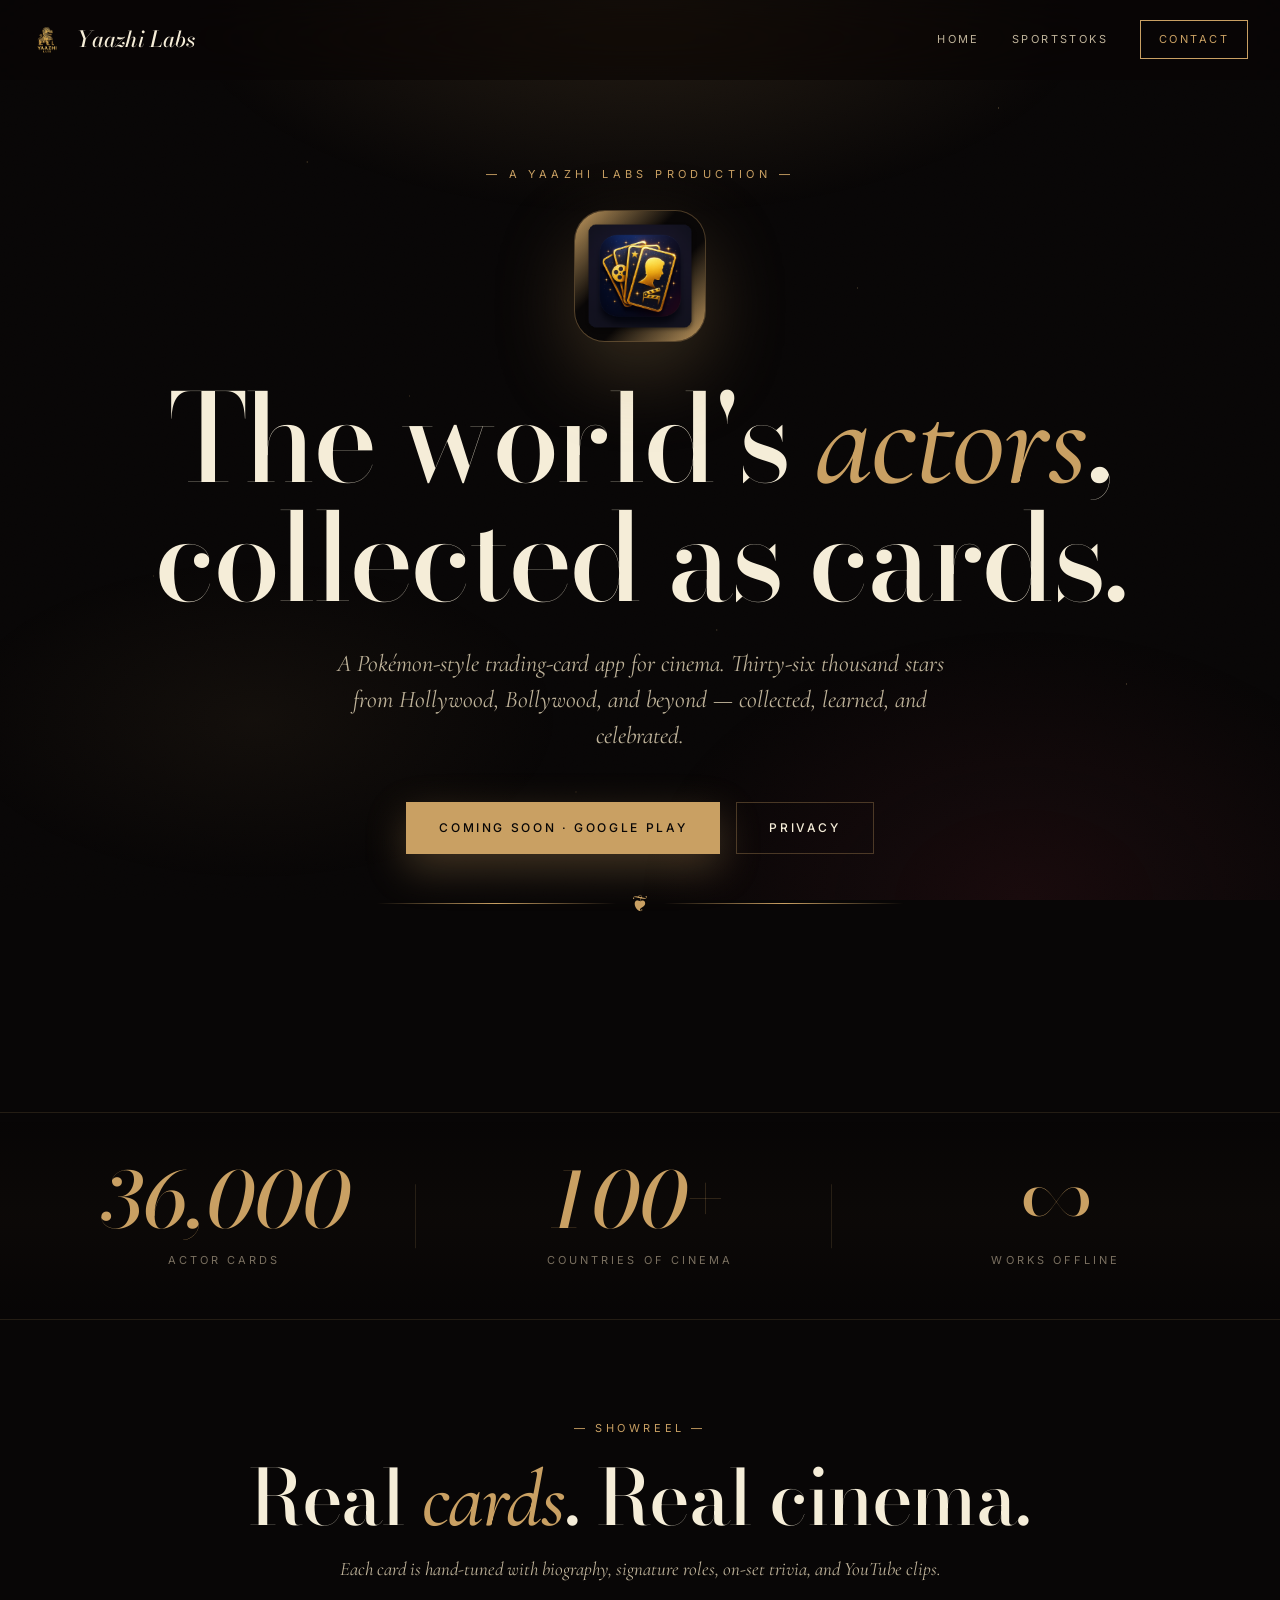
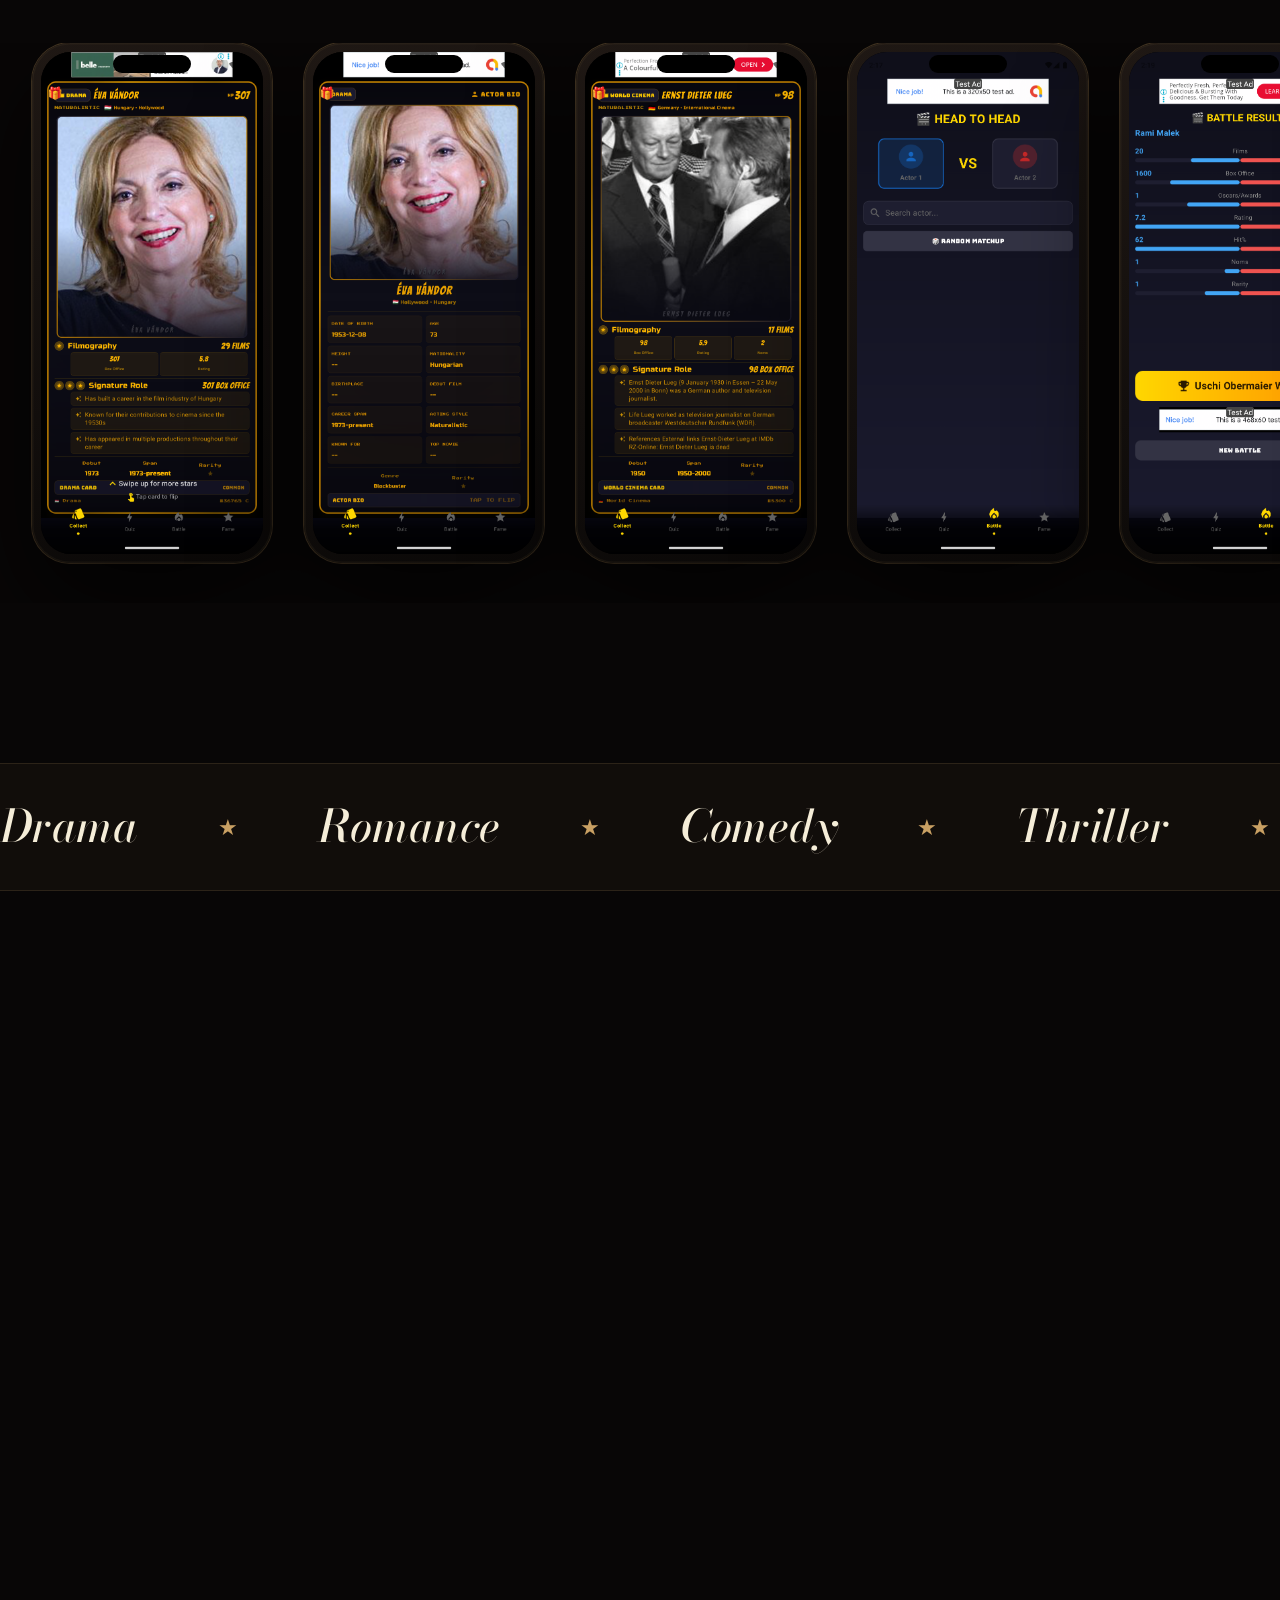
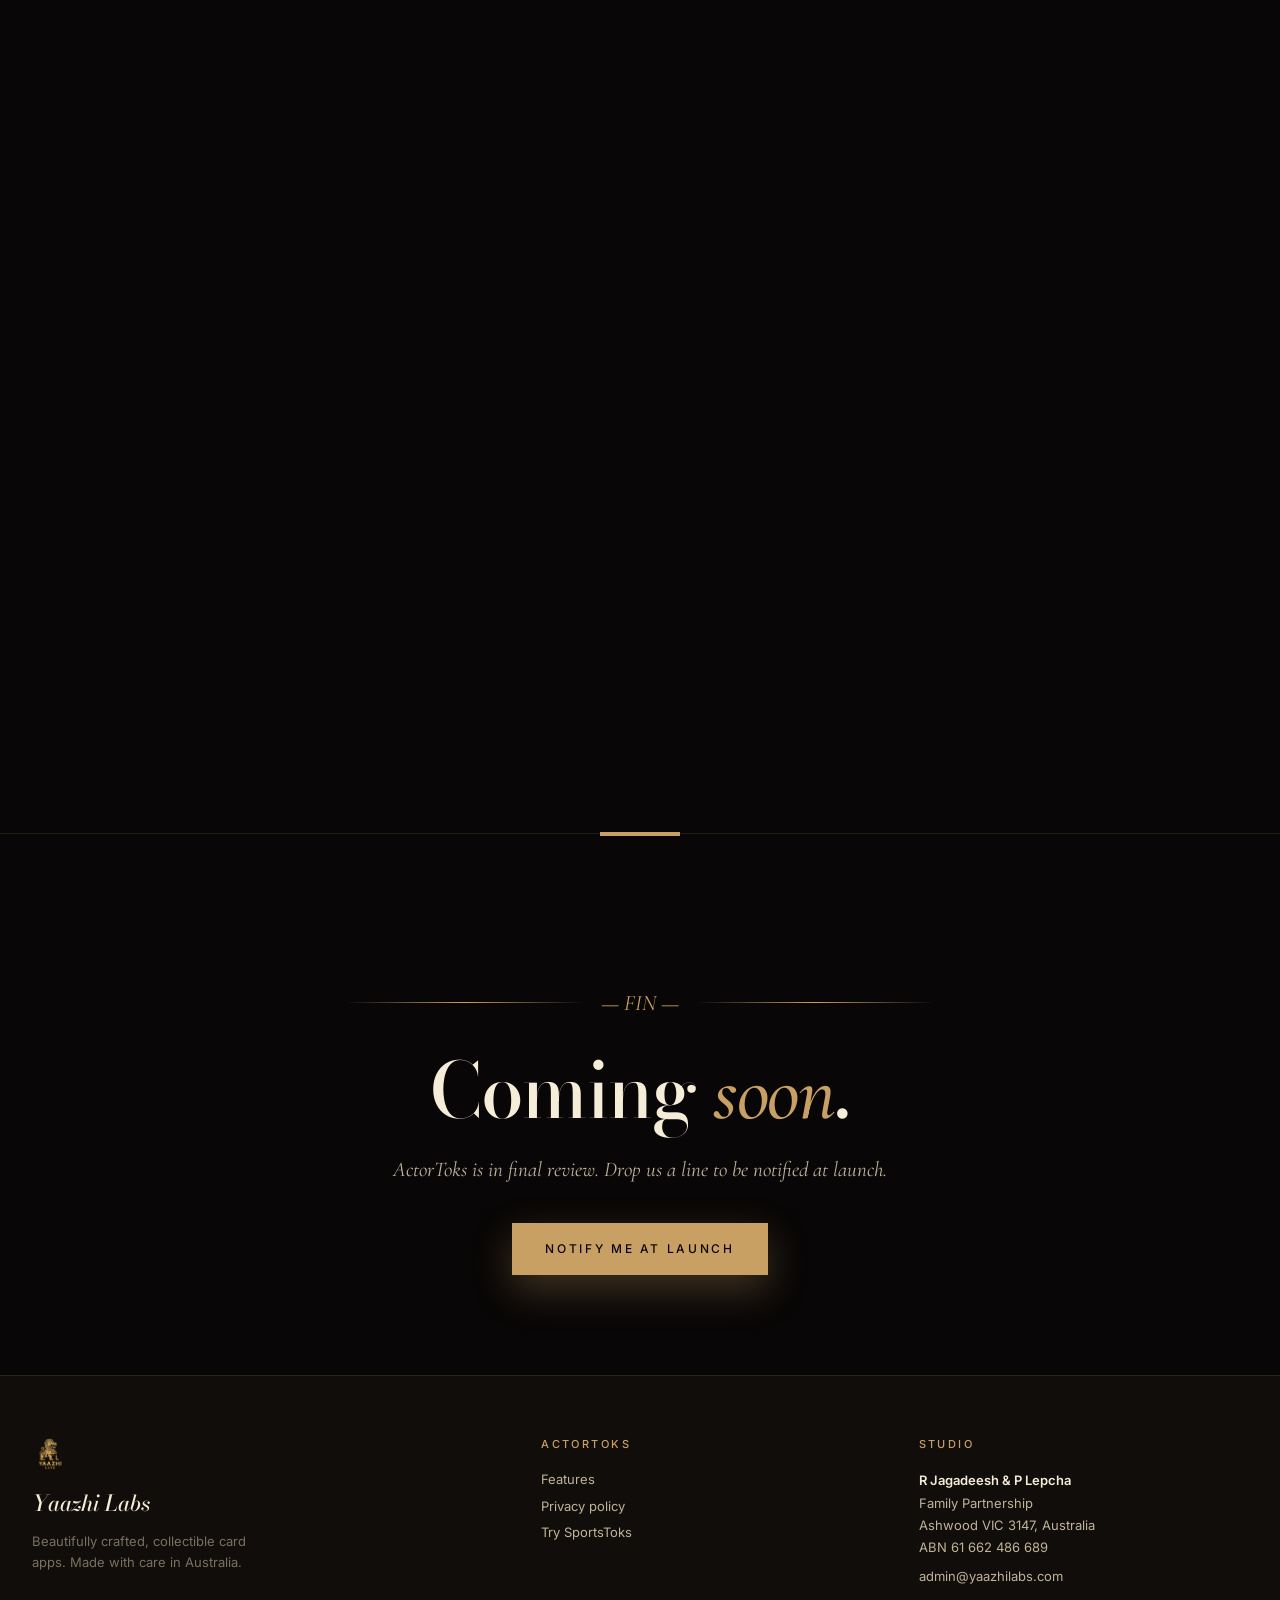
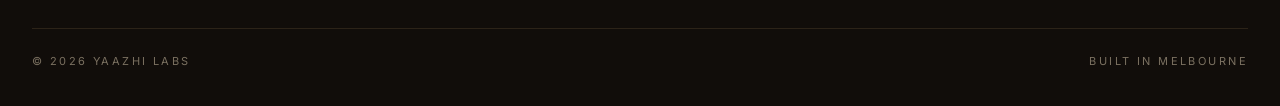
==== ActorToks/index.html @ 79ee4371 "Site rebuild: editorial home, ActorToks glamour, SportsToks athletic - Main page: light editorial th" ====
<!DOCTYPE html>
<html lang="en">
<head>
<meta charset="UTF-8">
<meta name="viewport" content="width=device-width, initial-scale=1.0">
<title>ActorToks — Trading cards for world cinema.</title>
<meta name="description" content="ActorToks is a Pokémon-style trading-card app for actors. 36,000+ cards from Hollywood, Bollywood, and beyond. Built by Yaazhi Labs.">
<meta name="theme-color" content="#080606">

<meta property="og:title" content="ActorToks — Trading cards for world cinema">
<meta property="og:description" content="A Pokémon-style trading-card app starring 36,000+ actors. Collect, battle, discover.">
<meta property="og:type" content="website">
<meta property="og:url" content="https://yaazhilabs.com/ActorToks/">
<meta property="og:image" content="https://yaazhilabs.com/actortoks-icon.png">

<link rel="icon" type="image/png" href="../actortoks-icon.png">
<link rel="preconnect" href="https://fonts.googleapis.com">
<link rel="preconnect" href="https://fonts.gstatic.com" crossorigin>
<link href="https://fonts.googleapis.com/css2?family=Bodoni+Moda:ital,opsz,wght@0,6..96,400..900;1,6..96,400..900&family=Cormorant+Garamond:ital,wght@0,400;0,500;1,400;1,500&family=Inter:wght@400;500;600;700&display=swap" rel="stylesheet">

<style>
:root {
    --void: #080606;
    --void-2: #110D0A;
    --shadow: rgba(0, 0, 0, 0.4);
    --line: rgba(201, 160, 99, 0.15);
    --line-hi: rgba(201, 160, 99, 0.32);
    --champagne: #C9A063;
    --champagne-hi: #E8C589;
    --champagne-deep: #8E6B3C;
    --ivory: #F5EDD8;
    --ivory-dim: #BFB39A;
    --ivory-mute: #7A7060;
    --rouge: #4A1820;
}
* { margin: 0; padding: 0; box-sizing: border-box; }
html { scroll-behavior: smooth; }
body {
    font-family: 'Inter', -apple-system, BlinkMacSystemFont, system-ui, sans-serif;
    background: var(--void);
    color: var(--ivory);
    line-height: 1.55;
    -webkit-font-smoothing: antialiased;
    overflow-x: hidden;
}
::selection { background: var(--champagne); color: var(--void); }
:focus-visible { outline: 2px solid var(--champagne); outline-offset: 3px; }
::-webkit-scrollbar { width: 10px; height: 8px; }
::-webkit-scrollbar-track { background: var(--void-2); }
::-webkit-scrollbar-thumb { background: rgba(201,160,99,0.25); border-radius: 0; }
a { color: inherit; text-decoration: none; }
img { display: block; max-width: 100%; }

/* ---------- Glamour backdrop ---------- */
.bg-stage {
    position: fixed; inset: 0; z-index: -2;
    background:
        radial-gradient(60% 40% at 50% 0%, rgba(201, 160, 99, 0.15), transparent 60%),
        radial-gradient(50% 50% at 80% 100%, rgba(74, 24, 32, 0.25), transparent 60%),
        radial-gradient(40% 30% at 20% 80%, rgba(201, 160, 99, 0.06), transparent 60%);
}

/* Gold dust sparkles */
.dust {
    position: fixed; inset: 0; z-index: -1; pointer-events: none;
    background-image:
        radial-gradient(1px 1px at 24% 18%, rgba(201,160,99,0.45), transparent),
        radial-gradient(1px 1px at 67% 32%, rgba(232,197,137,0.35), transparent),
        radial-gradient(1px 1px at 12% 64%, rgba(201,160,99,0.30), transparent),
        radial-gradient(1px 1px at 88% 76%, rgba(232,197,137,0.40), transparent),
        radial-gradient(1px 1px at 45% 88%, rgba(201,160,99,0.25), transparent),
        radial-gradient(1px 1px at 78% 12%, rgba(232,197,137,0.45), transparent),
        radial-gradient(1px 1px at 32% 44%, rgba(201,160,99,0.30), transparent),
        radial-gradient(1px 1px at 56% 70%, rgba(232,197,137,0.35), transparent);
    animation: shimmer 16s ease-in-out infinite alternate;
}
@keyframes shimmer { 0% { opacity: 0.6; } 100% { opacity: 1; } }

.film-grain {
    position: fixed; inset: 0; z-index: -1; pointer-events: none;
    opacity: 0.04; mix-blend-mode: overlay;
    background-image: url("data:image/svg+xml;utf8,<svg xmlns='http://www.w3.org/2000/svg' width='200' height='200'><filter id='n'><feTurbulence type='fractalNoise' baseFrequency='0.9'/></filter><rect width='100%25' height='100%25' filter='url(%23n)' opacity='1'/></svg>");
}

/* Art Deco border ornaments — reusable */
.ornament {
    display: flex; align-items: center; justify-content: center;
    gap: 16px;
    color: var(--champagne);
    margin: 32px 0;
}
.ornament::before, .ornament::after {
    content: '';
    flex: 1;
    height: 1px;
    background: linear-gradient(90deg, transparent, var(--champagne), transparent);
    max-width: 240px;
}
.ornament .glyph {
    font-family: 'Cormorant Garamond', serif;
    font-size: 22px;
    color: var(--champagne);
    font-style: italic;
}

/* ---------- Nav ---------- */
nav {
    position: sticky; top: 0; z-index: 50;
    backdrop-filter: blur(24px) saturate(180%);
    -webkit-backdrop-filter: blur(24px) saturate(180%);
    background: rgba(8, 6, 6, 0.65);
    border-bottom: 1px solid transparent;
    transition: border-color 0.3s, background 0.3s;
}
nav.scrolled { border-bottom-color: var(--line); background: rgba(8, 6, 6, 0.88); }
.nav-inner {
    max-width: 1320px; margin: 0 auto;
    padding: 20px 32px;
    display: flex; align-items: center; justify-content: space-between;
}
.nav-brand { display: flex; align-items: center; gap: 14px; }
.nav-brand img { width: 30px; height: 30px; border-radius: 8px; }
.nav-brand span {
    font-family: 'Bodoni Moda', serif;
    font-style: italic;
    font-weight: 500;
    font-size: 22px;
    color: var(--ivory);
    letter-spacing: 0.005em;
}
.nav-links { display: flex; gap: 32px; align-items: center; }
.nav-links a {
    font-family: 'Inter', sans-serif;
    color: var(--ivory-dim);
    font-size: 11px;
    text-transform: uppercase;
    letter-spacing: 0.22em;
    transition: color 0.2s;
}
.nav-links a:hover { color: var(--champagne); }
.nav-cta {
    padding: 10px 18px;
    border: 1px solid var(--champagne);
    color: var(--champagne) !important;
    transition: background 0.25s, color 0.25s;
}
.nav-cta:hover { background: var(--champagne); color: var(--void) !important; }
@media (max-width: 640px) { .nav-links { gap: 18px; } .nav-links a:not(.nav-cta) { display: none; } }

/* ---------- Hero ---------- */
.hero {
    padding: 80px 32px 100px;
    max-width: 1100px;
    margin: 0 auto;
    text-align: center;
    position: relative;
}
.hero-eyebrow {
    font-family: 'Inter', sans-serif;
    font-size: 11px;
    color: var(--champagne);
    text-transform: uppercase;
    letter-spacing: 0.4em;
    margin-bottom: 28px;
    display: inline-block;
}
.app-icon-grand {
    width: 130px; height: 130px;
    border-radius: 30px;
    overflow: hidden;
    margin: 0 auto 40px;
    box-shadow: 0 30px 80px rgba(201, 160, 99, 0.25), 0 0 0 1px var(--line-hi);
    position: relative;
}
.app-icon-grand::before {
    content: '';
    position: absolute;
    inset: -2px;
    border-radius: inherit;
    background: linear-gradient(135deg, var(--champagne), transparent 40%, transparent 60%, var(--champagne));
    z-index: -1;
}
.app-icon-grand img { width: 100%; height: 100%; }

.hero h1 {
    font-family: 'Bodoni Moda', serif;
    font-weight: 500;
    font-size: clamp(56px, 9.5vw, 132px);
    line-height: 0.92;
    letter-spacing: -0.025em;
    color: var(--ivory);
    margin-bottom: 32px;
    font-variation-settings: "opsz" 96;
}
.hero h1 em {
    font-family: 'Cormorant Garamond', serif;
    font-style: italic;
    font-weight: 500;
    color: var(--champagne);
    font-size: 1.08em;
    letter-spacing: -0.01em;
}
.hero .lede {
    font-family: 'Cormorant Garamond', serif;
    font-style: italic;
    font-size: clamp(18px, 2vw, 24px);
    color: var(--ivory-dim);
    max-width: 620px;
    margin: 0 auto 48px;
    line-height: 1.5;
    font-weight: 400;
}
.hero-ctas {
    display: flex; gap: 16px;
    justify-content: center; flex-wrap: wrap;
}
.btn {
    display: inline-flex; align-items: center; gap: 12px;
    padding: 16px 32px;
    font-family: 'Inter', sans-serif;
    font-weight: 500; font-size: 12px;
    letter-spacing: 0.22em;
    text-transform: uppercase;
    transition: all 0.3s ease;
    border: 1px solid transparent;
    cursor: pointer;
}
.btn-primary {
    background: var(--champagne);
    color: var(--void);
    box-shadow: 0 14px 40px rgba(201, 160, 99, 0.30);
}
.btn-primary:hover { background: var(--champagne-hi); transform: translateY(-2px); box-shadow: 0 18px 48px rgba(201, 160, 99, 0.45); }
.btn-secondary {
    background: transparent;
    color: var(--ivory);
    border-color: var(--line-hi);
}
.btn-secondary:hover { border-color: var(--champagne); color: var(--champagne); }

/* ---------- Marquee stat band ---------- */
.marquee-band {
    border-top: 1px solid var(--line);
    border-bottom: 1px solid var(--line);
    padding: 50px 32px;
    background:
        linear-gradient(180deg, transparent, rgba(201, 160, 99, 0.025), transparent);
    margin-top: 60px;
}
.marquee-inner {
    max-width: 1320px; margin: 0 auto;
    display: grid;
    grid-template-columns: repeat(3, 1fr);
    gap: 32px;
}
@media (max-width: 720px) { .marquee-inner { grid-template-columns: 1fr; gap: 36px; } }
.stat-glam {
    text-align: center;
    position: relative;
}
.stat-glam:not(:last-child)::after {
    content: '';
    position: absolute;
    right: 0; top: 50%;
    transform: translateY(-50%);
    width: 1px; height: 60%;
    background: var(--line);
}
@media (max-width: 720px) { .stat-glam::after { display: none !important; } }
.stat-glam .num {
    font-family: 'Bodoni Moda', serif;
    font-weight: 500;
    font-size: clamp(48px, 6vw, 84px);
    color: var(--champagne);
    line-height: 1;
    margin-bottom: 12px;
    font-style: italic;
}
.stat-glam .label {
    font-family: 'Inter', sans-serif;
    font-size: 11px;
    color: var(--ivory-mute);
    text-transform: uppercase;
    letter-spacing: 0.28em;
}

/* ---------- Section common ---------- */
section { position: relative; }
.container { max-width: 1320px; margin: 0 auto; padding: 0 32px; }
.section-head {
    max-width: 800px; margin: 0 auto 60px;
    text-align: center;
}
.section-head .eyebrow {
    font-family: 'Inter', sans-serif;
    font-size: 11px;
    color: var(--champagne);
    text-transform: uppercase;
    letter-spacing: 0.32em;
    margin-bottom: 24px;
    display: block;
}
.section-head h2 {
    font-family: 'Bodoni Moda', serif;
    font-weight: 500;
    font-size: clamp(44px, 6vw, 88px);
    line-height: 0.95;
    letter-spacing: -0.02em;
    margin-bottom: 16px;
}
.section-head h2 em {
    font-family: 'Cormorant Garamond', serif;
    font-style: italic;
    color: var(--champagne);
    font-size: 1.05em;
}
.section-head p {
    font-family: 'Cormorant Garamond', serif;
    font-style: italic;
    font-size: 19px;
    color: var(--ivory-dim);
    line-height: 1.55;
    margin-top: 12px;
}

/* ---------- Showreel ---------- */
.showreel { padding: 100px 0; }
.showreel-track {
    display: flex; gap: 32px;
    overflow-x: auto;
    scroll-snap-type: x mandatory;
    padding: 0 32px 40px;
    -webkit-overflow-scrolling: touch;
}
.phone {
    flex-shrink: 0;
    scroll-snap-align: center;
    position: relative;
    width: 240px;
    aspect-ratio: 9 / 19.5;
    border-radius: 38px;
    background: linear-gradient(160deg, #1F1814, #0A0807);
    padding: 9px;
    box-shadow:
        0 40px 100px rgba(0,0,0,0.7),
        0 0 0 1px var(--line-hi),
        inset 0 0 0 1.5px rgba(201,160,99,0.06);
}
.phone::before {
    content: '';
    position: absolute;
    top: 12px; left: 50%;
    transform: translateX(-50%);
    width: 78px; height: 18px;
    background: #000;
    border-radius: 100px; z-index: 3;
}
.phone-screen {
    position: relative;
    width: 100%; height: 100%;
    border-radius: 30px;
    overflow: hidden;
    background: #000;
}
.phone-screen img {
    width: 100%; height: 100%;
    object-fit: cover; object-position: center top;
}

/* ---------- Features (Roman numerals) ---------- */
.features { padding: 100px 0 80px; }
.feature-list {
    max-width: 980px; margin: 0 auto;
}
.feature-item {
    display: grid;
    grid-template-columns: 100px 1fr;
    gap: 40px;
    padding: 36px 0;
    border-top: 1px solid var(--line);
    align-items: start;
    transition: padding 0.3s ease;
}
.feature-item:last-child { border-bottom: 1px solid var(--line); }
.feature-item:hover { padding-left: 16px; }
@media (max-width: 600px) {
    .feature-item { grid-template-columns: 1fr; gap: 14px; padding-left: 0 !important; }
}
.feature-num {
    font-family: 'Bodoni Moda', serif;
    font-weight: 500;
    font-style: italic;
    font-size: 56px;
    color: var(--champagne);
    line-height: 1;
}
.feature-content h4 {
    font-family: 'Bodoni Moda', serif;
    font-weight: 500;
    font-size: 32px;
    margin-bottom: 12px;
    letter-spacing: -0.01em;
    line-height: 1.1;
    color: var(--ivory);
}
.feature-content p {
    font-family: 'Cormorant Garamond', serif;
    font-size: 19px;
    color: var(--ivory-dim);
    line-height: 1.5;
    max-width: 64ch;
    font-style: italic;
}

/* ---------- Marquee stars ---------- */
.stars-band {
    border-top: 1px solid var(--line);
    border-bottom: 1px solid var(--line);
    padding: 28px 0;
    overflow: hidden;
    background: var(--void-2);
    margin: 60px 0;
}
.stars-inner {
    display: flex;
    gap: 80px;
    animation: starsFlow 50s linear infinite;
    width: max-content;
    font-family: 'Bodoni Moda', serif;
    font-style: italic;
    font-weight: 500;
    font-size: clamp(28px, 3.5vw, 48px);
    color: var(--ivory);
    letter-spacing: -0.005em;
}
.stars-inner span {
    display: flex; align-items: center; gap: 80px; white-space: nowrap;
}
.stars-inner span::after {
    content: '★';
    color: var(--champagne);
    font-size: 0.5em;
    font-style: normal;
}
@keyframes starsFlow {
    from { transform: translateX(0); }
    to { transform: translateX(-50%); }
}

/* ---------- CTA ---------- */
.cta {
    padding: 120px 32px 100px;
    text-align: center;
    border-top: 1px solid var(--line);
    margin-top: 60px;
    position: relative;
}
.cta::before {
    content: '';
    position: absolute;
    top: -2px; left: 50%;
    transform: translateX(-50%);
    width: 80px; height: 4px;
    background: var(--champagne);
}
.cta h2 {
    font-family: 'Bodoni Moda', serif;
    font-weight: 500;
    font-size: clamp(48px, 6vw, 88px);
    letter-spacing: -0.02em;
    line-height: 1;
    margin-bottom: 22px;
}
.cta h2 em {
    font-family: 'Cormorant Garamond', serif;
    font-style: italic;
    color: var(--champagne);
    font-size: 1.05em;
}
.cta p {
    font-family: 'Cormorant Garamond', serif;
    font-style: italic;
    color: var(--ivory-dim);
    font-size: 21px;
    margin-bottom: 36px;
    max-width: 560px;
    margin-left: auto; margin-right: auto;
}

/* ---------- Footer ---------- */
footer {
    padding: 60px 32px 36px;
    background: var(--void-2);
    border-top: 1px solid var(--line);
}
.footer-inner {
    max-width: 1320px; margin: 0 auto;
    display: grid;
    grid-template-columns: 1.4fr 1fr 1fr;
    gap: 48px; margin-bottom: 36px;
}
@media (max-width: 720px) { .footer-inner { grid-template-columns: 1fr; gap: 32px; } }
.footer-brand img { width: 36px; height: 36px; border-radius: 9px; margin-bottom: 14px; }
.footer-brand h3 {
    font-family: 'Bodoni Moda', serif;
    font-style: italic;
    font-weight: 500;
    font-size: 22px;
    color: var(--ivory);
    margin-bottom: 10px;
}
.footer-brand p { font-size: 13px; color: var(--ivory-mute); line-height: 1.65; max-width: 30ch; }
.footer-col h4 {
    font-family: 'Inter', sans-serif;
    font-size: 11px; font-weight: 500;
    color: var(--champagne);
    text-transform: uppercase; letter-spacing: 0.22em;
    margin-bottom: 16px;
}
.footer-col a, .footer-col p {
    display: block; font-size: 13px;
    color: var(--ivory-dim); margin-bottom: 6px;
    transition: color 0.2s;
}
.footer-col a:hover { color: var(--champagne); }
.footer-business { font-size: 12px; line-height: 1.7; }
.footer-business strong { color: var(--ivory); font-weight: 600; }
.footer-bottom {
    max-width: 1320px; margin: 0 auto;
    padding-top: 24px;
    border-top: 1px solid var(--line);
    display: flex; justify-content: space-between;
    flex-wrap: wrap; gap: 12px;
    font-family: 'Inter', sans-serif;
    font-size: 11px;
    color: var(--ivory-mute);
    text-transform: uppercase;
    letter-spacing: 0.22em;
}

.reveal { opacity: 0; transform: translateY(24px); transition: opacity 0.8s, transform 0.8s; }
.reveal.in { opacity: 1; transform: translateY(0); }
@media (prefers-reduced-motion: reduce) {
    .dust, .stars-inner { animation: none; }
    .reveal { opacity: 1; transform: none; transition: none; }
    html { scroll-behavior: auto; }
}
</style>
</head>
<body>
<div class="bg-stage"></div>
<div class="dust"></div>
<div class="film-grain"></div>

<nav id="nav">
    <div class="nav-inner">
        <a class="nav-brand" href="../">
            <img src="../logo.png" alt="">
            <span>Yaazhi Labs</span>
        </a>
        <div class="nav-links">
            <a href="../">Home</a>
            <a href="../sportstoks/">SportsToks</a>
            <a class="nav-cta" href="mailto:admin@yaazhilabs.com">Contact</a>
        </div>
    </div>
</nav>

<section class="hero">
    <span class="hero-eyebrow">— A Yaazhi Labs production —</span>
    <div class="app-icon-grand">
        <img src="../actortoks-icon.png" alt="ActorToks">
    </div>
    <h1>The world's <em>actors</em>,<br>collected as cards.</h1>
    <p class="lede">A Pokémon-style trading-card app for cinema. Thirty-six thousand stars from Hollywood, Bollywood, and beyond — collected, learned, and <em>celebrated</em>.</p>
    <div class="hero-ctas">
        <a class="btn btn-primary" href="#features">Coming soon · Google Play</a>
        <a class="btn btn-secondary" href="privacy-policy.html">Privacy</a>
    </div>
    <div class="ornament"><span class="glyph">❦</span></div>
</section>

<div class="marquee-band">
    <div class="marquee-inner">
        <div class="stat-glam reveal">
            <div class="num">36,000</div>
            <div class="label">Actor cards</div>
        </div>
        <div class="stat-glam reveal">
            <div class="num">100+</div>
            <div class="label">Countries of cinema</div>
        </div>
        <div class="stat-glam reveal">
            <div class="num">∞</div>
            <div class="label">Works offline</div>
        </div>
    </div>
</div>

<section class="showreel">
    <div class="container">
        <div class="section-head reveal">
            <span class="eyebrow">— Showreel —</span>
            <h2>Real <em>cards</em>. Real cinema.</h2>
            <p>Each card is hand-tuned with biography, signature roles, on-set trivia, and YouTube clips.</p>
        </div>
    </div>
    <div class="showreel-track">
        <div class="phone"><div class="phone-screen"><img src="screenshots/raw_card_front.png" alt="Card front" loading="lazy"></div></div>
        <div class="phone"><div class="phone-screen"><img src="screenshots/raw_card_back.png" alt="Card back" loading="lazy"></div></div>
        <div class="phone"><div class="phone-screen"><img src="screenshots/raw_card_swipe.png" alt="Swipe to discover" loading="lazy"></div></div>
        <div class="phone"><div class="phone-screen"><img src="screenshots/raw_battle.png" alt="Actor battle" loading="lazy"></div></div>
        <div class="phone"><div class="phone-screen"><img src="screenshots/raw_battle_comparison.png" alt="Comparison" loading="lazy"></div></div>
        <div class="phone"><div class="phone-screen"><img src="screenshots/raw_battle_result.png" alt="Battle result" loading="lazy"></div></div>
        <div class="phone"><div class="phone-screen"><img src="screenshots/raw_fame.png" alt="Walk of Fame" loading="lazy"></div></div>
        <div class="phone"><div class="phone-screen"><img src="screenshots/raw_quiz.png" alt="Trivia quiz" loading="lazy"></div></div>
    </div>
</section>

<div class="stars-band">
    <div class="stars-inner">
        <span>Drama</span><span>Romance</span><span>Comedy</span><span>Thriller</span><span>Action</span><span>Noir</span><span>Fantasy</span><span>Musical</span><span>Western</span><span>Sci-Fi</span><span>Period</span><span>Animation</span>
        <span>Drama</span><span>Romance</span><span>Comedy</span><span>Thriller</span><span>Action</span><span>Noir</span><span>Fantasy</span><span>Musical</span><span>Western</span><span>Sci-Fi</span><span>Period</span><span>Animation</span>
    </div>
</div>

<section class="features" id="features">
    <div class="container">
        <div class="section-head reveal">
            <span class="eyebrow">— Featuring —</span>
            <h2>Designed for <em>devotion</em>.</h2>
        </div>
        <div class="feature-list">
            <div class="feature-item reveal">
                <div class="feature-num">I</div>
                <div class="feature-content">
                    <h4>Pokémon-style collecting</h4>
                    <p>Common, Rare, Epic, Legendary — every actor a card, every card a tier. Hunt for the rarest, complete sets, build your private hall of stars.</p>
                </div>
            </div>
            <div class="feature-item reveal">
                <div class="feature-num">II</div>
                <div class="feature-content">
                    <h4>The Battle</h4>
                    <p>Pit two actors head-to-head — awards, hits, accolades. Every comparison reveals something even cinephiles didn't know.</p>
                </div>
            </div>
            <div class="feature-item reveal">
                <div class="feature-num">III</div>
                <div class="feature-content">
                    <h4>Cards that breathe</h4>
                    <p>Real photography. Biography in tight prose. Signature roles, on-set trivia, and YouTube clips embedded directly. Tap any card to flip and learn.</p>
                </div>
            </div>
            <div class="feature-item reveal">
                <div class="feature-num">IV</div>
                <div class="feature-content">
                    <h4>The Walk of Fame</h4>
                    <p>Every actor you collect is added to your personal hall — sortable, searchable, browsable. Curate the cinema you love.</p>
                </div>
            </div>
            <div class="feature-item reveal">
                <div class="feature-num">V</div>
                <div class="feature-content">
                    <h4>Trivia quizzes</h4>
                    <p>Show what you know. Earn rewards. Discover actors you'd never have searched for.</p>
                </div>
            </div>
            <div class="feature-item reveal">
                <div class="feature-num">VI</div>
                <div class="feature-content">
                    <h4>The privilege of offline</h4>
                    <p>Cards live on your device. No internet needed once installed. Your full collection comes with you, anywhere.</p>
                </div>
            </div>
        </div>
    </div>
</section>

<section class="cta">
    <div class="container">
        <div class="ornament"><span class="glyph">— FIN —</span></div>
        <h2>Coming <em>soon</em>.</h2>
        <p>ActorToks is in final review. Drop us a line to be notified at launch.</p>
        <a class="btn btn-primary" href="mailto:admin@yaazhilabs.com?subject=Notify%20me%20when%20ActorToks%20launches">Notify me at launch</a>
    </div>
</section>

<footer>
    <div class="footer-inner">
        <div class="footer-brand">
            <img src="../logo.png" alt="">
            <h3>Yaazhi Labs</h3>
            <p>Beautifully crafted, collectible card apps. Made with care in Australia.</p>
        </div>
        <div class="footer-col">
            <h4>ActorToks</h4>
            <a href="#features">Features</a>
            <a href="privacy-policy.html">Privacy policy</a>
            <a href="../sportstoks/">Try SportsToks</a>
        </div>
        <div class="footer-col">
            <h4>Studio</h4>
            <p class="footer-business">
                <strong>R Jagadeesh &amp; P Lepcha</strong><br>
                Family Partnership<br>
                Ashwood VIC 3147, Australia<br>
                ABN 61 662 486 689
            </p>
            <a href="mailto:admin@yaazhilabs.com" style="margin-top: 8px;">admin@yaazhilabs.com</a>
        </div>
    </div>
    <div class="footer-bottom">
        <span>© 2026 YAAZHI LABS</span>
        <span>BUILT IN MELBOURNE</span>
    </div>
</footer>

<script>
const nav = document.getElementById('nav');
if (nav) {
    const onScroll = () => nav.classList.toggle('scrolled', window.scrollY > 16);
    window.addEventListener('scroll', onScroll, { passive: true });
    onScroll();
}
const io = new IntersectionObserver(es => es.forEach(e => {
    if (e.isIntersecting) { e.target.classList.add('in'); io.unobserve(e.target); }
}), { threshold: 0.15 });
document.querySelectorAll('.reveal').forEach(el => io.observe(el));
</script>
</body>
</html>
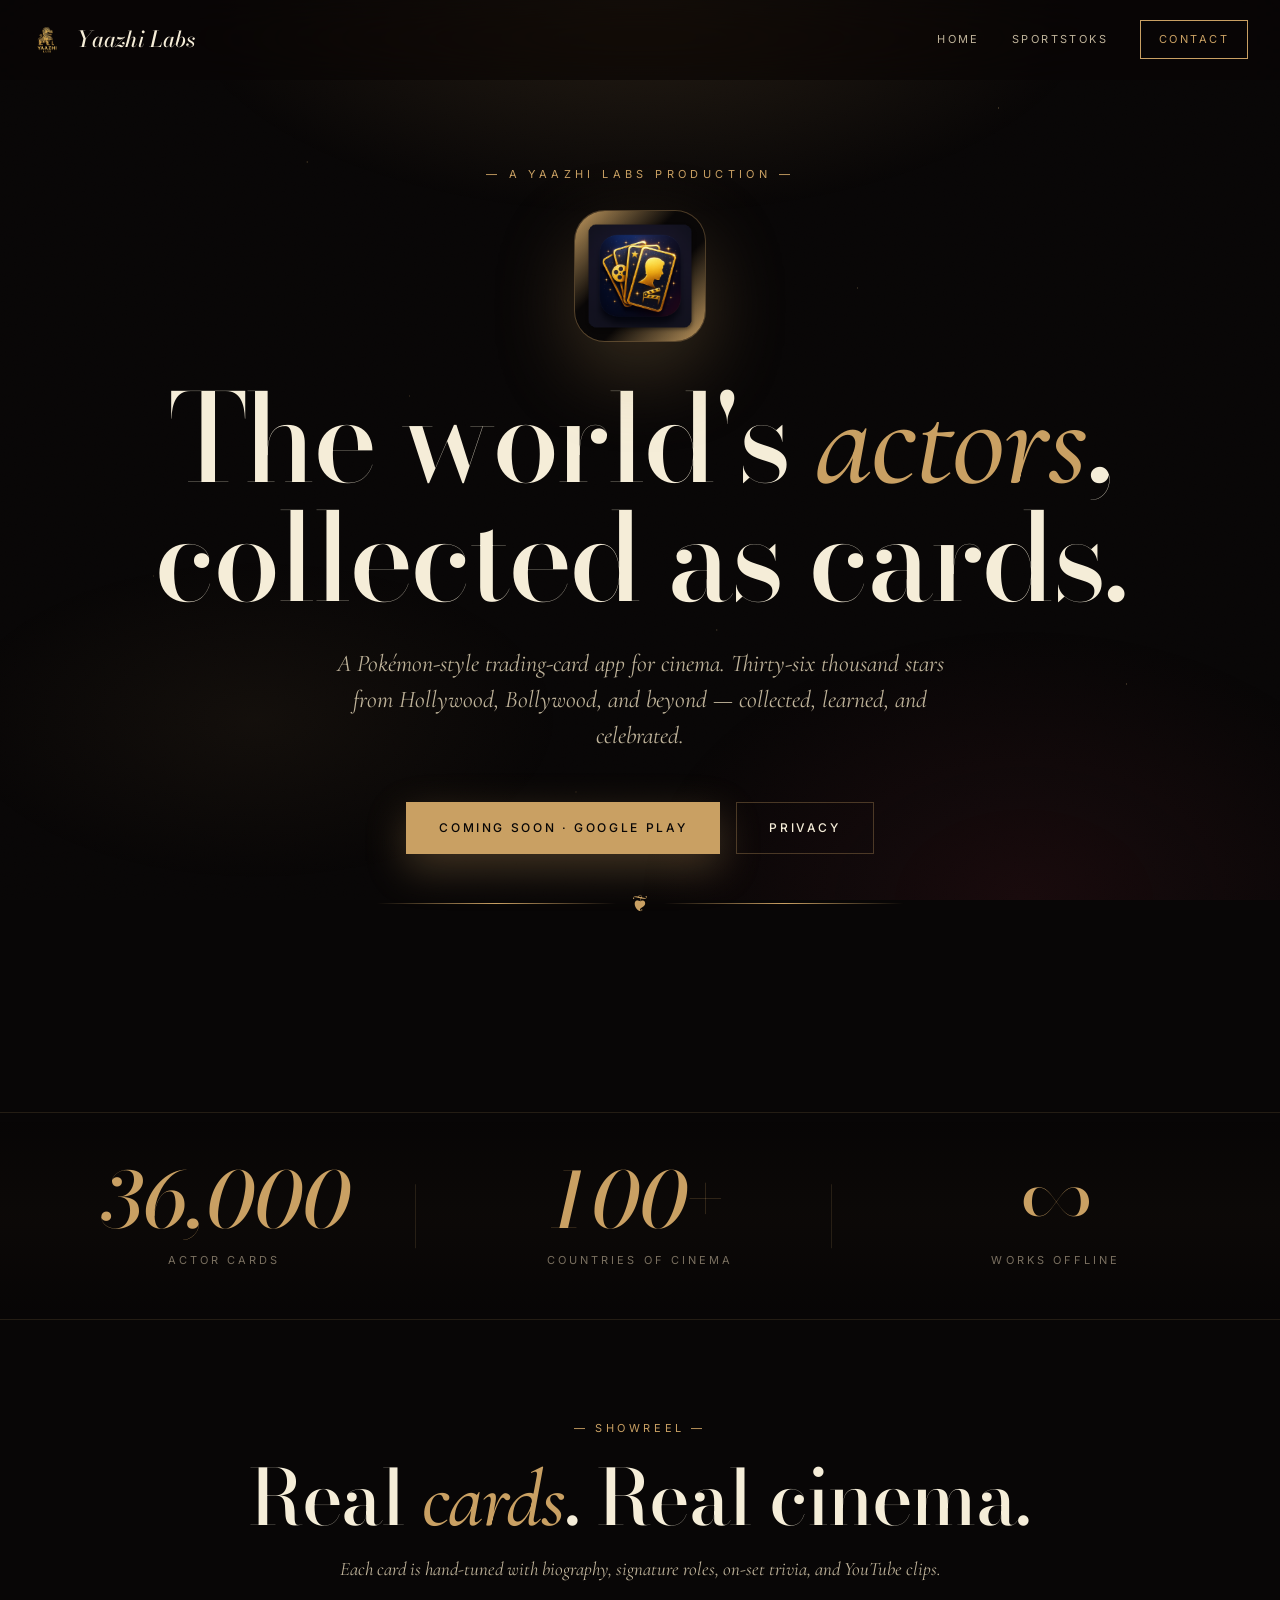
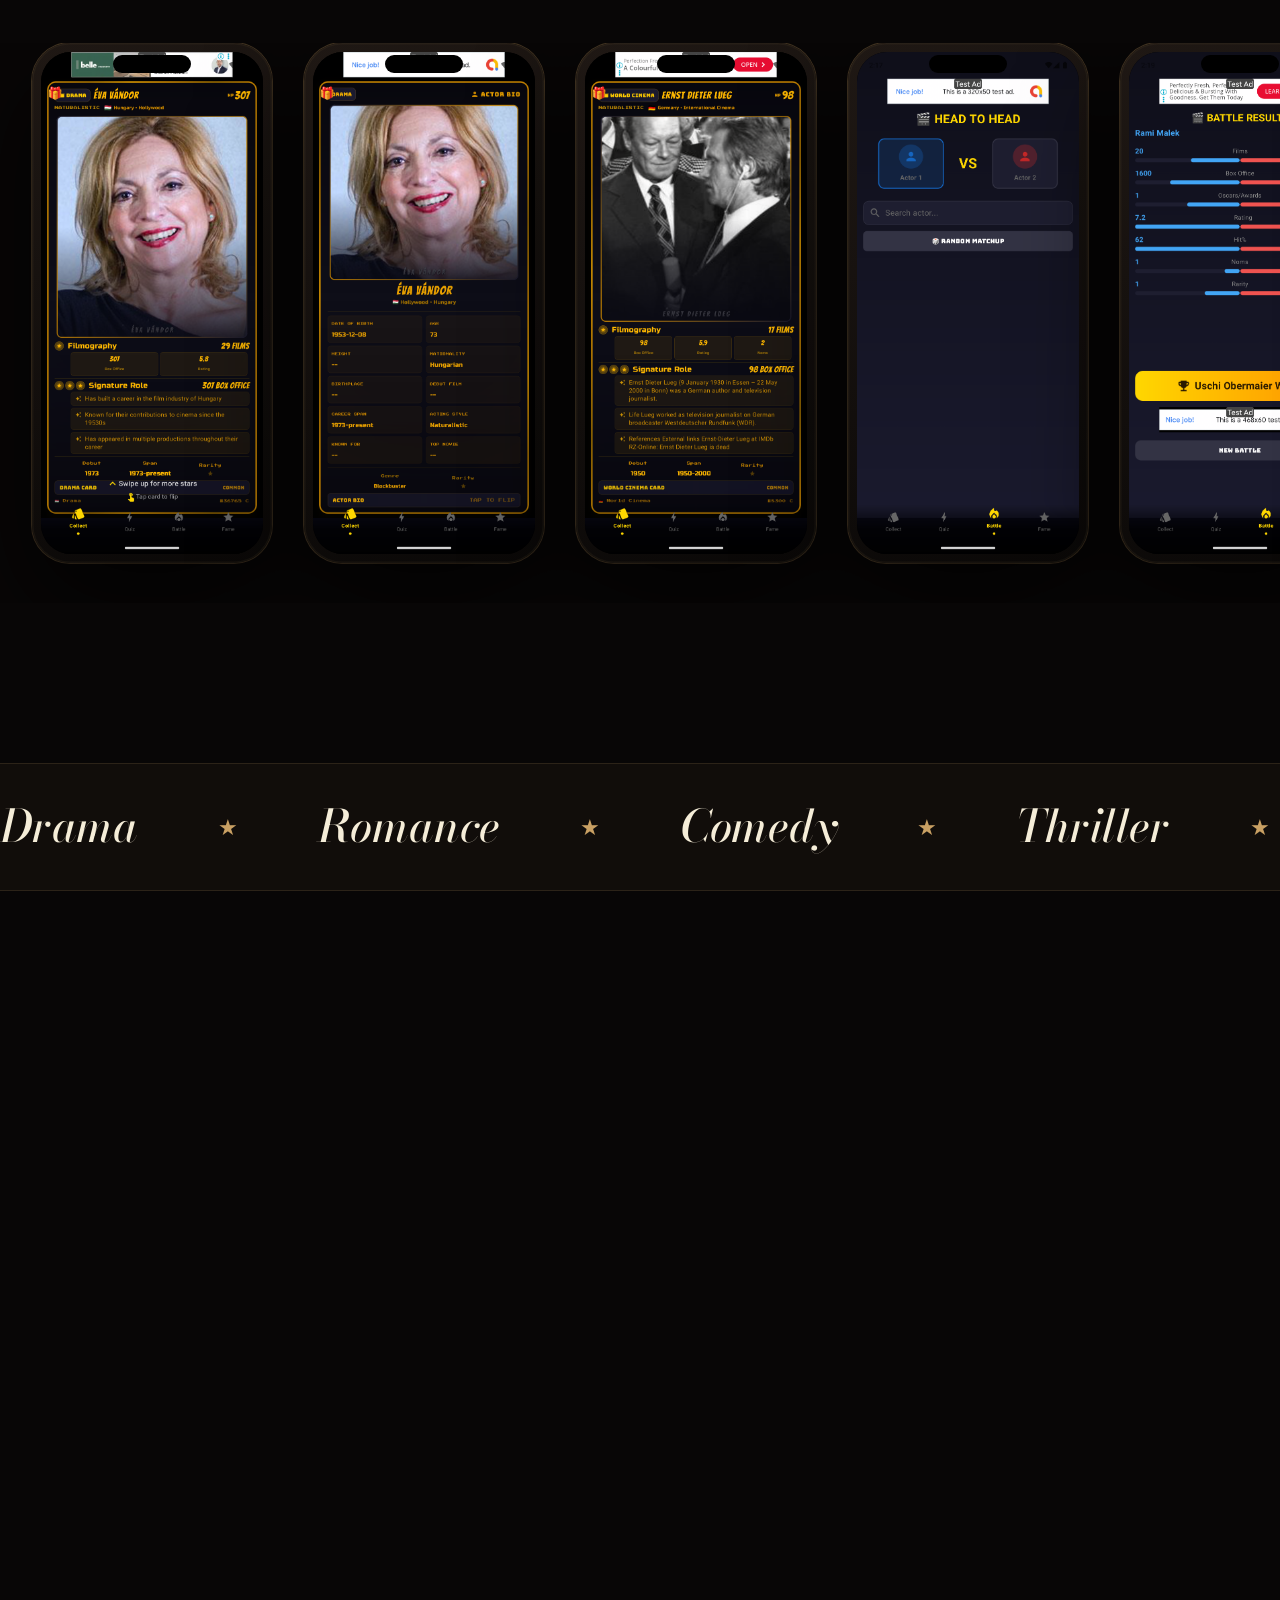
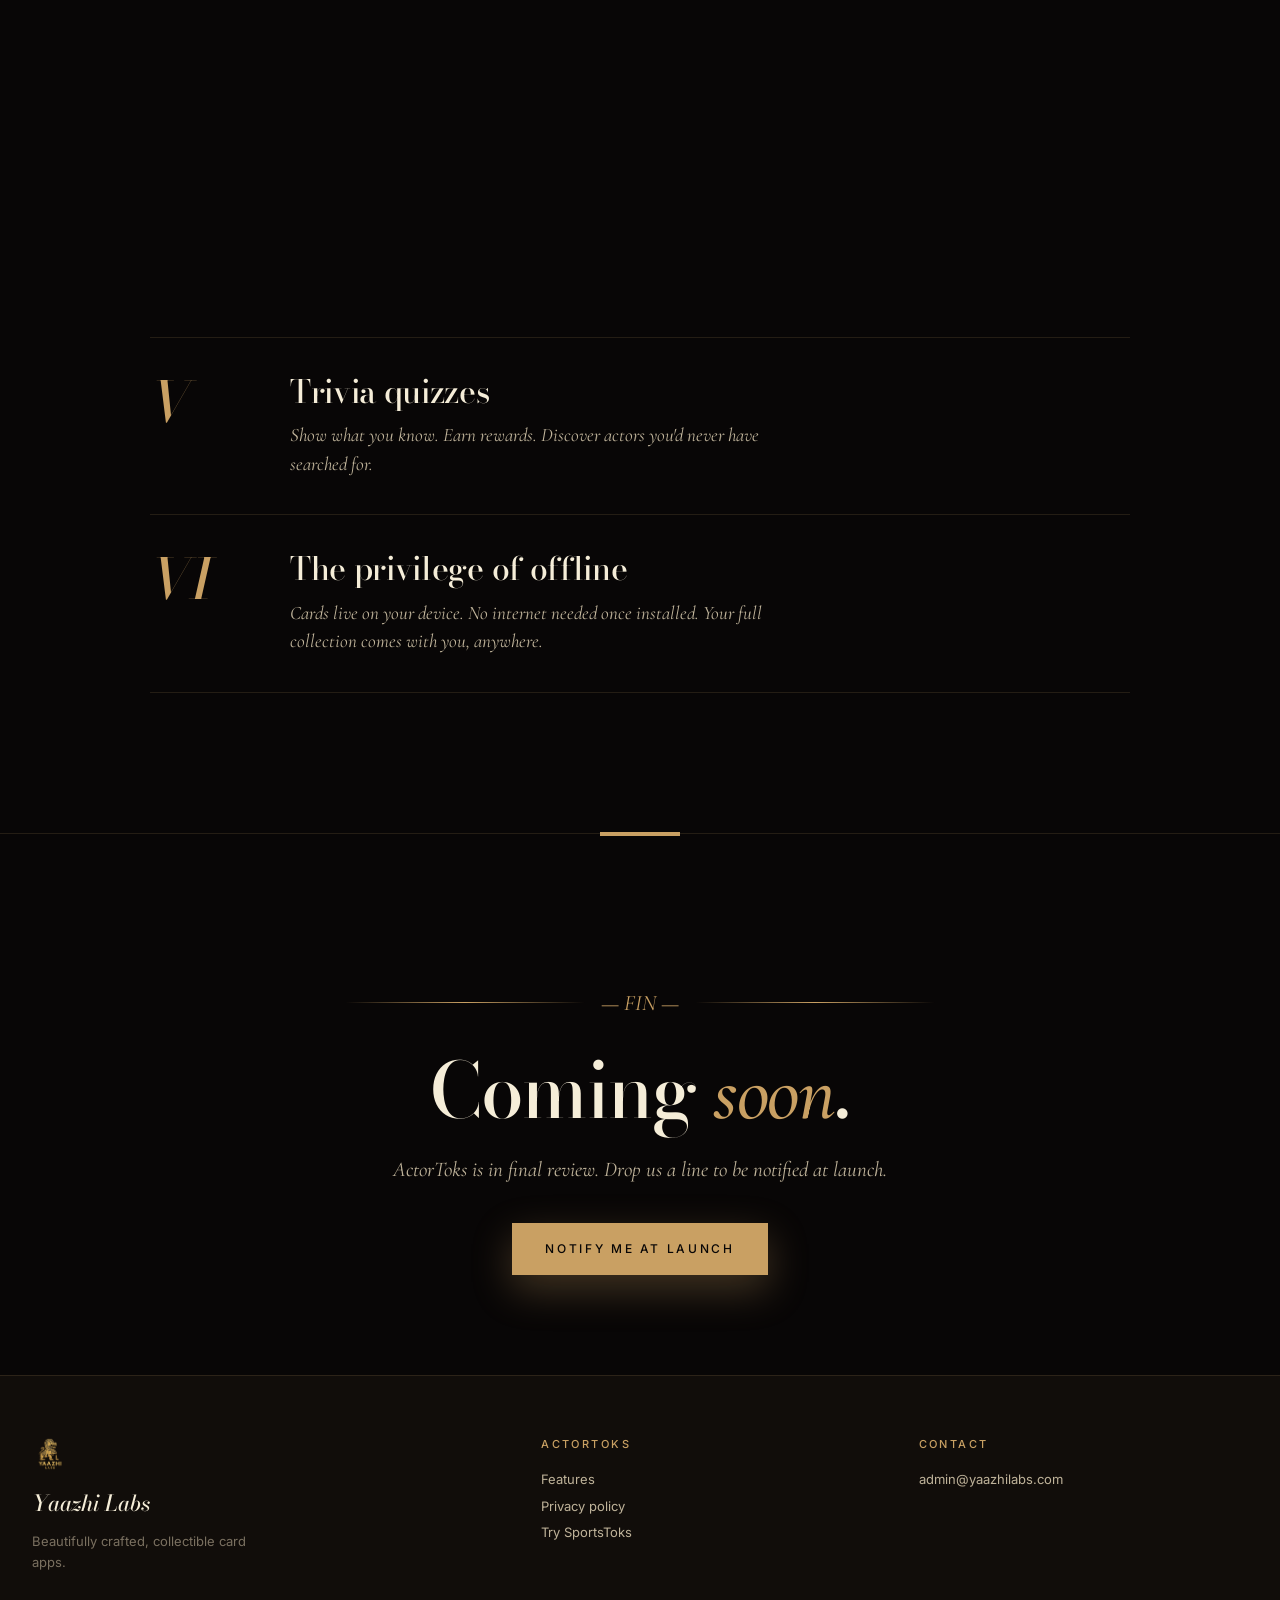
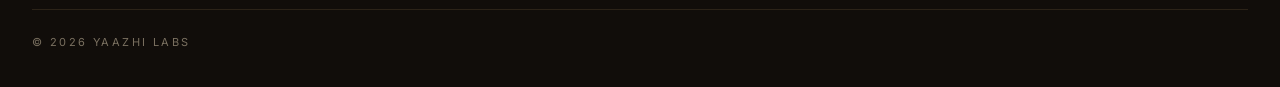
==== commit 4a06d58e: "Globalize site copy and trim personal/region details - Remove "In the studio" pipeline section from " ====
--- a/ActorToks/index.html
+++ b/ActorToks/index.html
@@ -691,7 +691,7 @@
         <div class="footer-brand">
             <img src="../logo.png" alt="">
             <h3>Yaazhi Labs</h3>
-            <p>Beautifully crafted, collectible card apps. Made with care in Australia.</p>
+            <p>Beautifully crafted, collectible card apps.</p>
         </div>
         <div class="footer-col">
             <h4>ActorToks</h4>
@@ -700,19 +700,12 @@
             <a href="../sportstoks/">Try SportsToks</a>
         </div>
         <div class="footer-col">
-            <h4>Studio</h4>
-            <p class="footer-business">
-                <strong>R Jagadeesh &amp; P Lepcha</strong><br>
-                Family Partnership<br>
-                Ashwood VIC 3147, Australia<br>
-                ABN 61 662 486 689
-            </p>
-            <a href="mailto:admin@yaazhilabs.com" style="margin-top: 8px;">admin@yaazhilabs.com</a>
+            <h4>Contact</h4>
+            <a href="mailto:admin@yaazhilabs.com">admin@yaazhilabs.com</a>
         </div>
     </div>
     <div class="footer-bottom">
         <span>© 2026 YAAZHI LABS</span>
-        <span>BUILT IN MELBOURNE</span>
     </div>
 </footer>
 
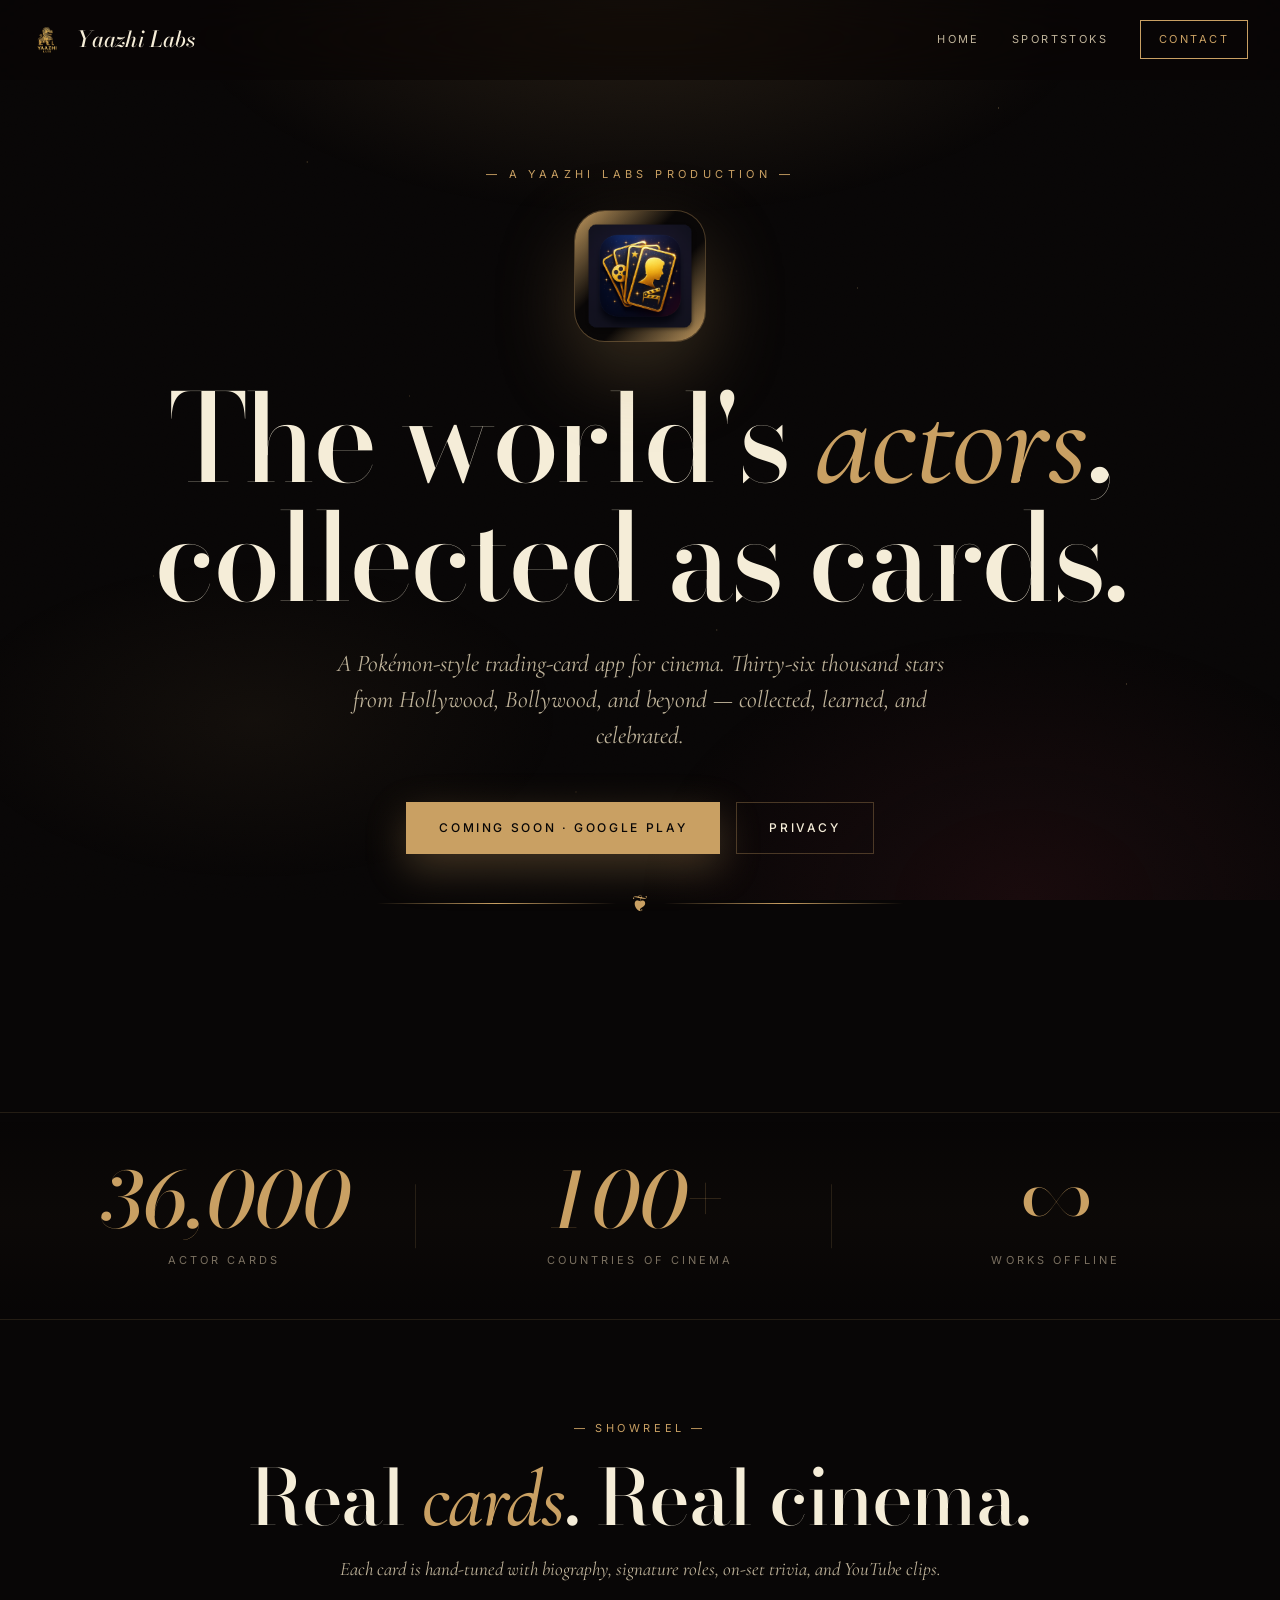
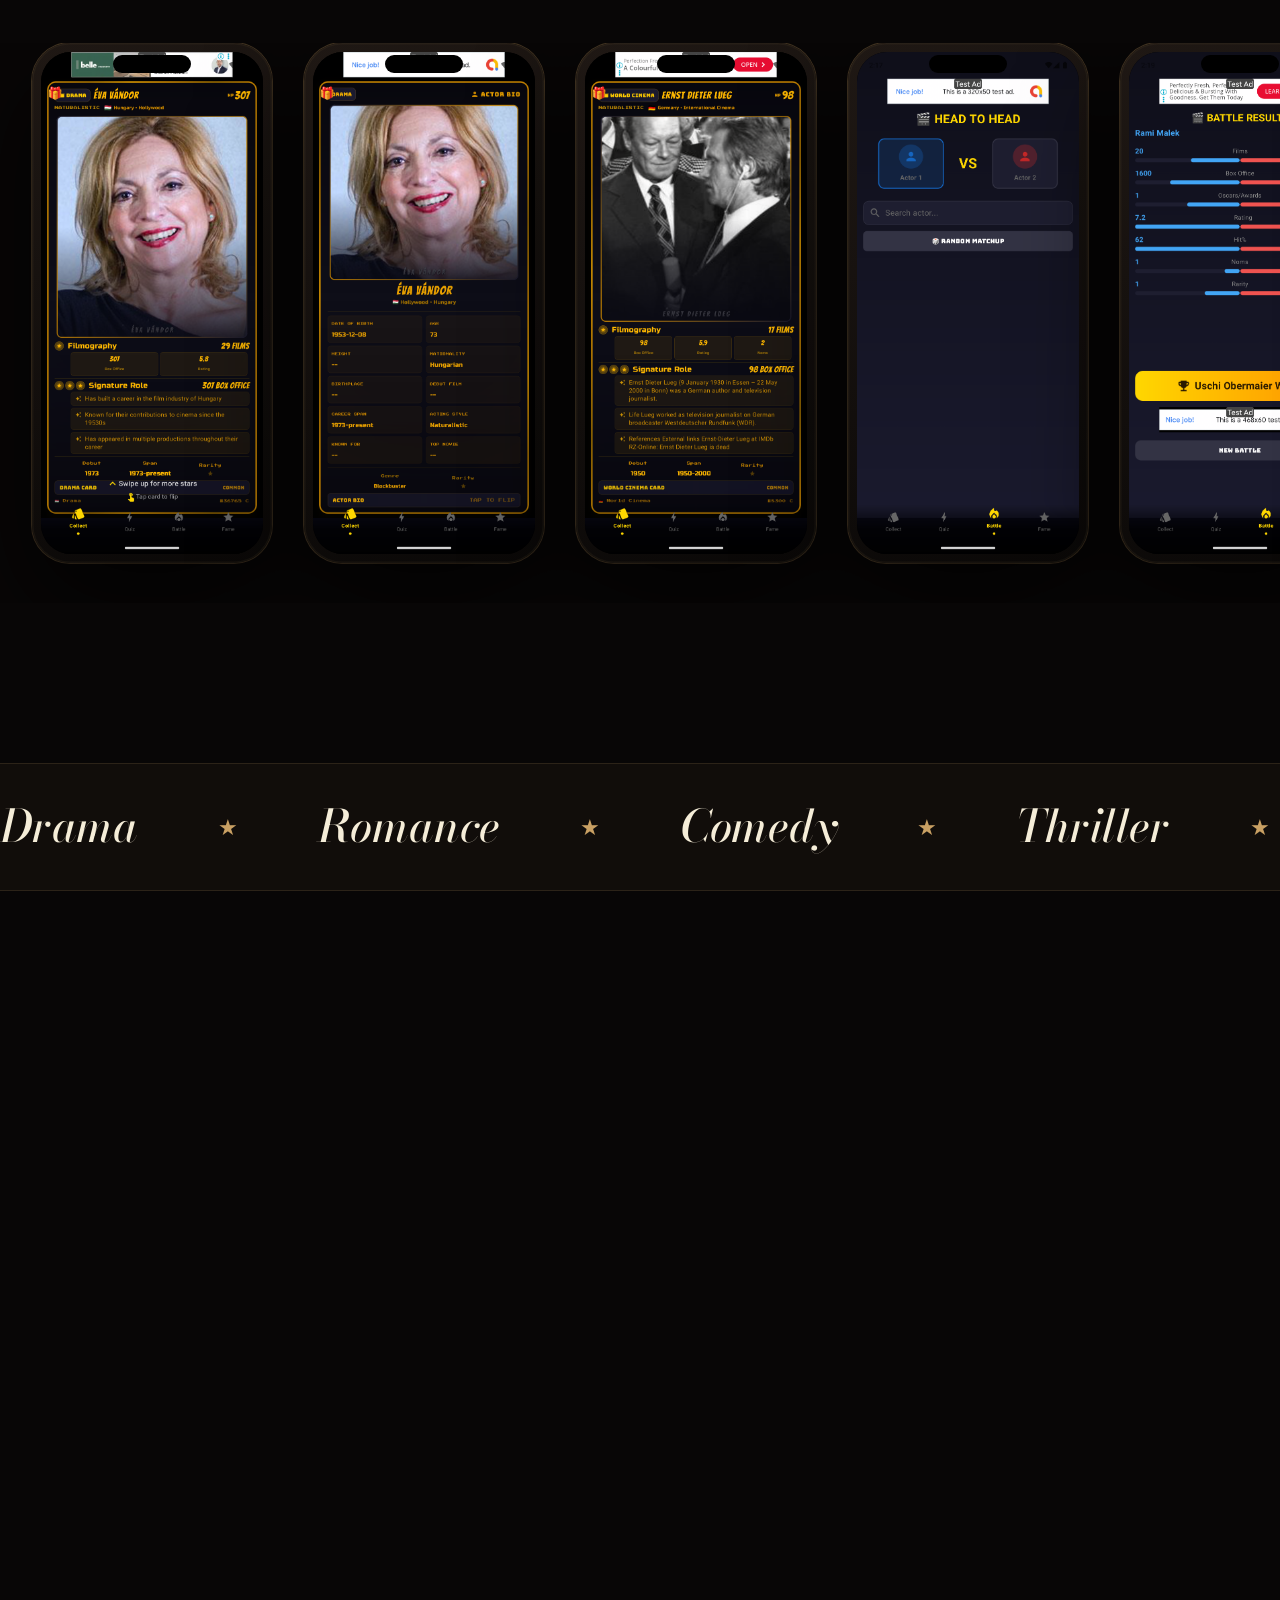
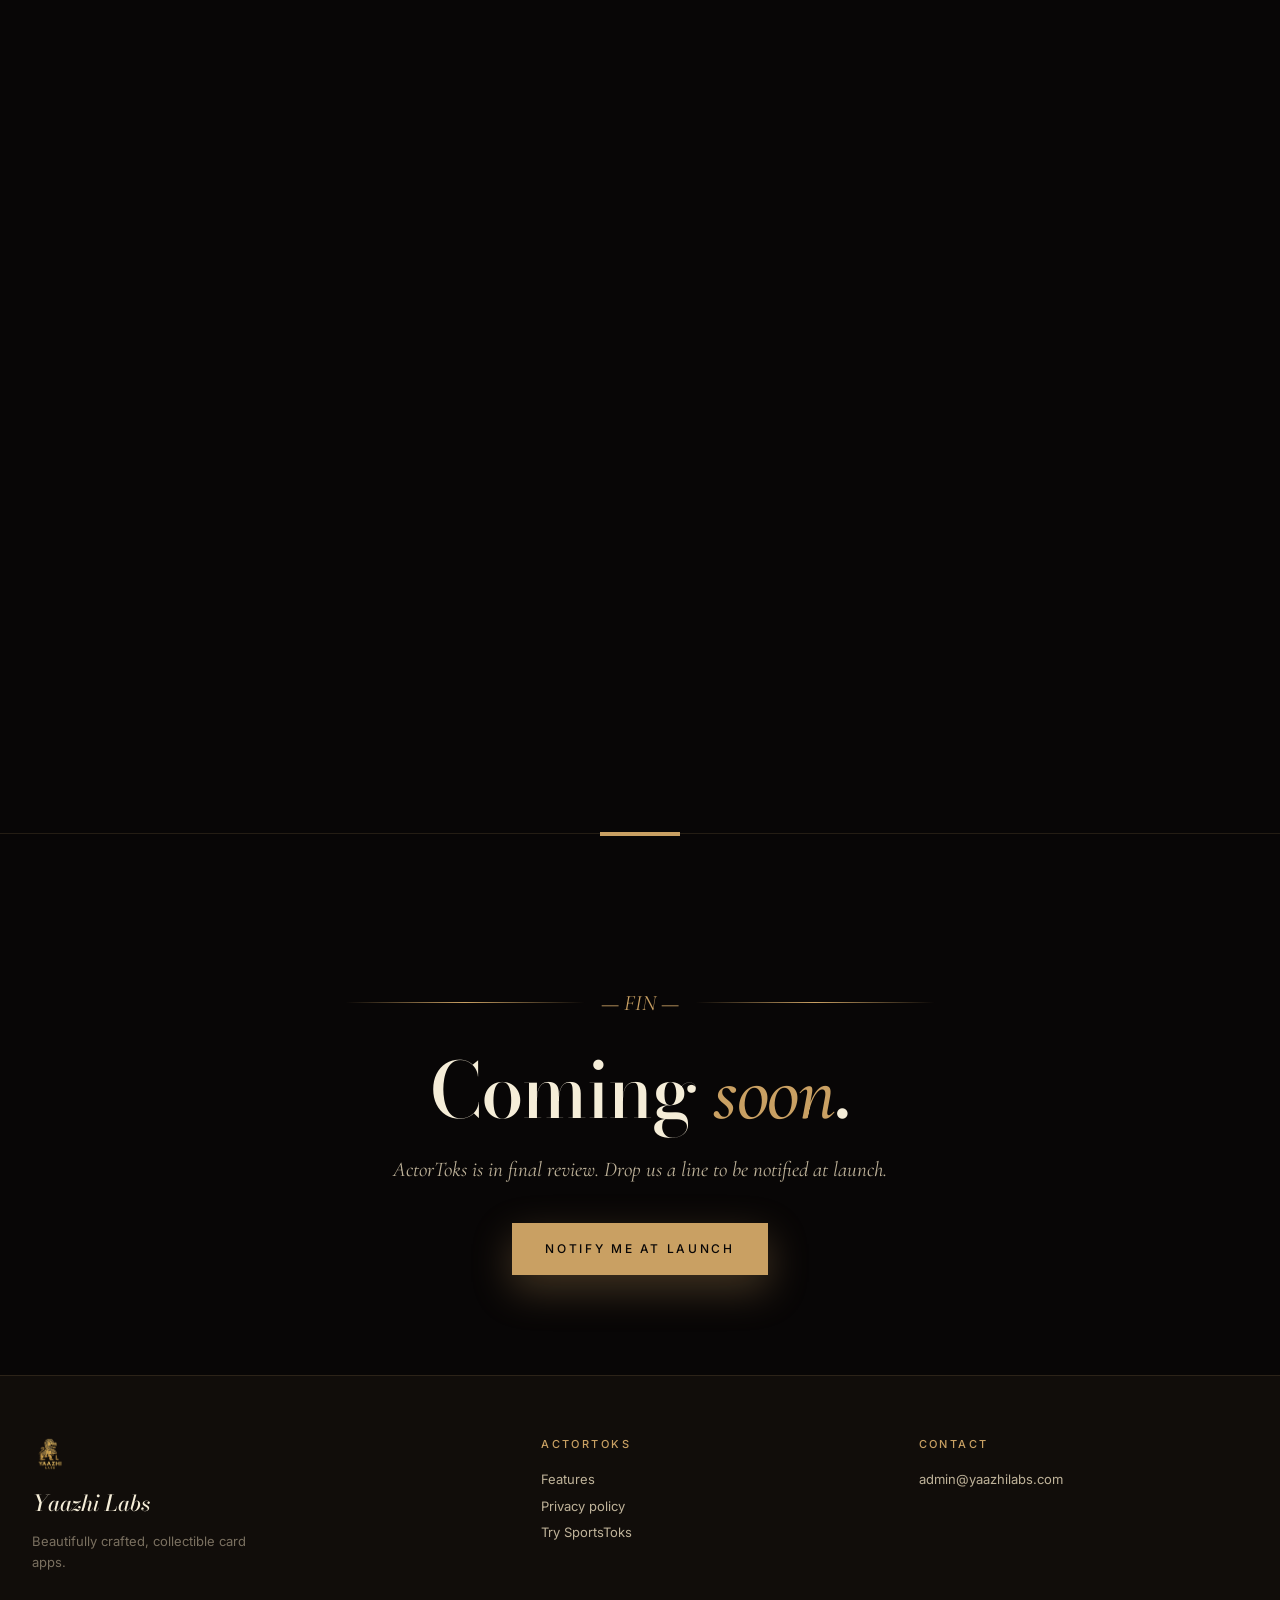
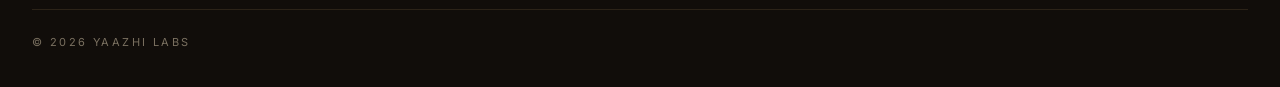
==== commit 85b67f89: "Force Pages CDN refresh on sportstoks + ActorToks subpages The Fastly cache was serving 5,605-byte s" ====
--- a/ActorToks/index.html
+++ b/ActorToks/index.html
@@ -723,3 +723,4 @@
 </script>
 </body>
 </html>
+<!-- cache-bust 2026-05-09T01:58:27Z -->
